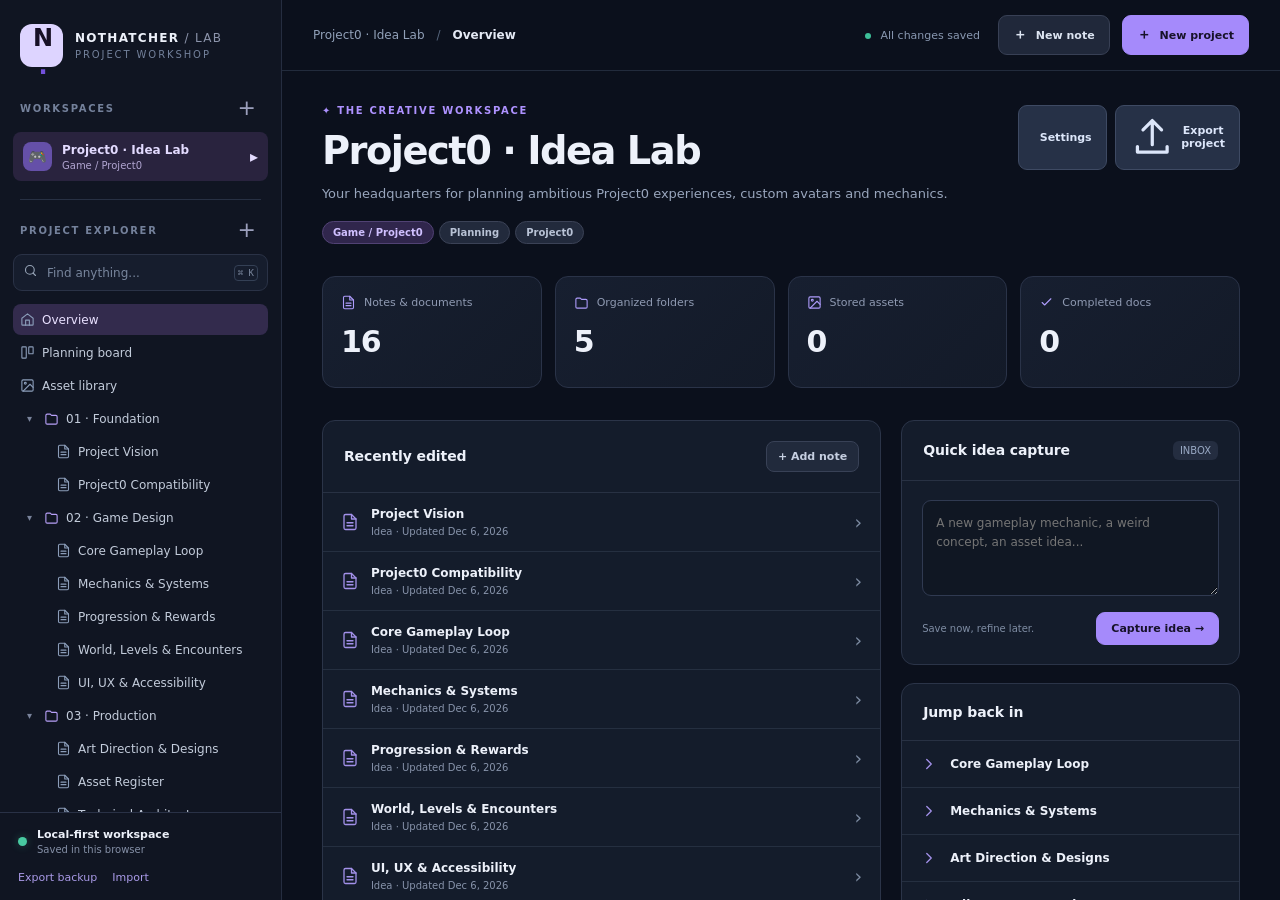
==== index.html @ b0d8d66a "Add complete Project Workshop web app and GitHub Pages deployment" ====
<!doctype html>
<html lang="en">
<head>
  <meta charset="UTF-8" />
  <meta name="viewport" content="width=device-width,initial-scale=1,viewport-fit=cover" />
  <meta name="theme-color" content="#0b101c" />
  <meta name="description" content="Nothatcher Project Workshop — an offline-first creative project planning desk." />
  <link rel="icon" href="favicon.svg" type="image/svg+xml" />
  <link rel="manifest" href="manifest.webmanifest" />
  <title>Project Workshop — Nothatcher</title>
  <link rel="stylesheet" href="style.css" />
</head>
<body>
  <div class="app-shell">
    <div class="mobile-scrim" id="mobile-scrim" hidden></div>
    <aside class="sidebar" id="sidebar" aria-label="Workspace sidebar">
      <div class="brand"><div class="brand-mark">N<span>.</span></div><div><div class="brand-name">NOTHATCHER<span class="brand-light"> / LAB</span></div><div class="brand-sub">PROJECT WORKSHOP</div></div><button class="icon-button sidebar-close" id="close-sidebar" aria-label="Close sidebar">×</button></div>
      <div class="side-scroll">
        <div class="section-title-row"><span class="eyebrow">WORKSPACES</span><button id="new-project-side" class="mini-plus" title="New project" aria-label="New project">+</button></div>
        <div class="project-switcher" id="project-list"></div>
        <div class="side-rule"></div>
        <div class="section-title-row"><span class="eyebrow">PROJECT EXPLORER</span><button class="mini-plus" id="add-folder-side" aria-label="Add folder">+</button></div>
        <label class="side-search"><span id="search-icon"></span><input id="search" placeholder="Find anything..." autocomplete="off" aria-label="Search project notes" /><kbd>⌘ K</kbd></label>
        <div class="tree" id="tree" aria-label="Project folders and files"></div>
      </div>
      <div class="side-bottom"><div class="local-indicator"><span class="local-dot"></span><div><strong>Local-first workspace</strong><small>Saved in this browser</small></div></div><div class="side-bottom-row"><button class="quiet-link" id="backup-side">Export backup</button><button class="quiet-link" id="import-side">Import</button></div></div>
    </aside>
    <main class="main">
      <div class="topbar"><div class="top-left"><button class="icon-button mobile-menu" id="open-sidebar" aria-label="Open sidebar">☰</button><div id="breadcrumbs" class="breadcrumbs"></div></div><div class="top-actions"><span class="save-status" id="save-status"><span class="status-pip"></span> All changes saved</span><button class="top-action" id="new-note"><span>＋</span> New note</button><button class="top-action primary" id="new-project-main"><span>＋</span> New project</button></div></div>
      <div class="content" id="content"><div class="loading">Opening your workshop…</div></div>
    </main>
  </div>
  <div class="modal-overlay" id="modal-overlay" hidden><div class="modal" id="modal" role="dialog" aria-modal="true" aria-labelledby="modal-title"></div></div>
  <input type="file" id="asset-input" hidden multiple accept="*/*" />
  <input type="file" id="import-input" hidden accept="application/json,.json" />
  <div class="toast-stack" id="toasts" aria-live="polite"></div>
  <script src="app.js" defer></script>
</body>
</html>
---- style.css ----
:root{color-scheme:dark;--bg:#0b101c;--side:#101522;--card:#151c2b;--card2:#1a2233;--border:#293146;--muted:#8590a7;--txt:#edf1fa;--sub:#b7c0d2;--accent:#ae92ff;--accent2:#7a5de1;--green:#48caa1;--radius:13px;font-family:Inter,ui-sans-serif,system-ui,-apple-system,"Segoe UI",sans-serif}
*{box-sizing:border-box}body{padding:0;margin:0;color:var(--txt);background:var(--bg)}button,input,textarea,select{font:inherit}button{cursor:pointer}button:disabled{opacity:.5;cursor:not-allowed}button:focus-visible,input:focus-visible,textarea:focus-visible,select:focus-visible{outline:2px solid var(--accent);outline-offset:2px}a{color:#b5a2ff}a:hover{color:#d7cdff}.app-shell{height:100dvh;min-height:530px;display:flex;overflow:hidden}.sidebar{width:282px;min-width:282px;background:var(--side);border-right:1px solid #252d40;display:flex;flex-direction:column;height:100%;z-index:5}.brand{display:flex;align-items:center;gap:12px;padding:24px 20px 25px}.brand-mark{background:#ddd4ff;border-radius:12px;color:#171026;width:43px;height:43px;display:grid;place-items:center;font-size:24px;font-weight:900;letter-spacing:-3px}.brand-mark span{color:#7451dc}.brand-name{font-size:12px;font-weight:850;letter-spacing:1.3px}.brand-light{font-weight:450;color:#8c94ab}.brand-sub{font-size:10px;color:#73819b;letter-spacing:1.9px;margin-top:4px}.side-scroll{flex:1;min-height:0;overflow-y:auto;padding:0 13px 18px}.section-title-row{display:flex;align-items:center;justify-content:space-between;margin:4px 7px 12px}.eyebrow{color:#74819b;letter-spacing:1.7px;font-size:10px;font-weight:800}.mini-plus{color:#9b9fbc;background:transparent;border:0;font-size:22px;line-height:1;padding:1px 5px}.mini-plus:hover{color:white}.project-switcher{display:grid;gap:4px}.project-item,.tree-row{border:0;width:100%;display:flex;align-items:center;text-align:left;color:#c3ccdb;background:transparent;gap:10px;border-radius:8px;min-width:0}.project-item{padding:10px 10px}.project-item:hover,.tree-row:hover{background:#1d2536}.project-item.active{background:#29233e;color:#e3dbff}.project-glyph{width:29px;height:29px;background:#30314c;color:#c2b2ff;display:grid;place-items:center;border-radius:8px;flex-shrink:0;font-size:15px}.project-item.active .project-glyph{background:#6550a8;color:white}.project-text{flex:1;overflow:hidden}.project-text strong{font-weight:650;font-size:12px;display:block;white-space:nowrap;overflow:hidden;text-overflow:ellipsis}.project-text small{display:block;color:#8993a8;font-size:10px;margin-top:3px}.project-item.active small{color:#b1a5d1}.side-rule{height:1px;background:#273043;margin:18px 7px}.side-search{display:flex;align-items:center;border:1px solid #2a3246;background:#161d2d;border-radius:9px;height:37px;padding:0 9px;gap:7px;margin-bottom:13px;color:#98a5b8}.side-search svg{width:15px;height:15px}.side-search input{background:none;border:0;min-width:0;flex:1;color:#e4ebf7;font-size:12px;outline:none}.side-search input::placeholder{color:#78869d}.side-search kbd{font-size:9px;border:1px solid #344055;border-radius:4px;padding:2px 3px;white-space:nowrap;color:#7c889e}.tree{display:grid;gap:2px}.tree-row{min-height:31px;padding:5px 7px;gap:7px;font-size:12px;position:relative}.tree-row.active{background:#332b4d;color:#e9e1ff}.tree-row .ico{width:15px;height:15px;flex-shrink:0;color:#8b9db9}.tree-row.folder .ico{color:#b7a0f8}.tree-row.drag-target{outline:1px dashed var(--accent)}.tree-row .row-title{overflow:hidden;text-overflow:ellipsis;white-space:nowrap;flex:1}.tree-indent{width:var(--depth);flex-shrink:0}.tree-caret{font-size:10px;width:10px;color:#79839b;flex-shrink:0}.tree-caret:hover{color:white}.tree-empty{font-size:12px;color:var(--muted);padding:20px 12px}.side-bottom{border-top:1px solid #293146;padding:15px 18px 16px}.local-indicator{display:flex;align-items:center;gap:10px}.local-dot{width:9px;height:9px;border-radius:50%;background:var(--green);box-shadow:0 0 9px #48caa151}.local-indicator strong{font-size:11px;display:block;font-weight:650}.local-indicator small{display:block;font-size:10px;color:var(--muted);margin-top:3px}.side-bottom-row{display:flex;gap:15px;margin-top:16px}.quiet-link{font-size:11px;color:#a99ae8;background:none;border:0;padding:0}.quiet-link:hover{text-decoration:underline}.main{flex:1;min-width:0;height:100%;display:flex;flex-direction:column}.topbar{height:71px;min-height:71px;border-bottom:1px solid #222b3c;display:flex;align-items:center;justify-content:space-between;padding:0 31px;gap:18px}.top-left,.top-actions,.breadcrumbs{display:flex;align-items:center;gap:12px;min-width:0}.breadcrumbs{font-size:12px;color:#91a0b8;white-space:nowrap;overflow:hidden;text-overflow:ellipsis}.breadcrumbs strong{color:#e4e9f4;font-weight:550}.crumb-divider{color:#56657c}.top-actions{flex-shrink:0}.save-status{font-size:11px;color:#8998b1;white-space:nowrap;margin-right:6px}.status-pip{display:inline-block;background:#3dbf98;width:6px;height:6px;border-radius:50%;margin-right:6px}.top-action{border:1px solid #384055;background:#20283a;color:#dce4f1;padding:10px 14px;border-radius:9px;font-size:11px;font-weight:700;white-space:nowrap}.top-action:hover{background:#2d3549}.top-action span{font-size:14px;margin-right:5px}.top-action.primary,.btn.primary{background:#a58afb;border-color:#a58afb;color:#171229}.top-action.primary:hover,.btn.primary:hover{background:#bda9ff}.content{flex:1;min-height:0;overflow:auto;padding:34px clamp(18px,4%,55px) 60px}.loading{padding:50px;color:var(--muted)}.page-head{display:flex;gap:22px;align-items:flex-start;justify-content:space-between;margin-bottom:32px}.page-title{font-size:clamp(28px,3vw,40px);font-weight:750;letter-spacing:-1.5px;margin:0 0 10px}.page-desc{font-size:13px;color:#99a6bd;line-height:1.75;max-width:680px;margin:0}.section-kicker{font-size:10px;color:var(--accent);letter-spacing:1.7px;text-transform:uppercase;font-weight:800;margin-bottom:12px}.pill{border:1px solid #3b4256;background:#222a3c;border-radius:18px;color:#b8c2d5;padding:5px 10px;font-size:10px;font-weight:700;white-space:nowrap}.pill.violet{background:#30264c;border-color:#514274;color:#d0c0ff}.pill.green{background:#16362f;border-color:#2d6255;color:#7eedd0}.pill.amber{background:#382f24;border-color:#5f4933;color:#f4c894}.pill.red{background:#432735;border-color:#69384d;color:#ffaabf}.stat-grid{display:grid;grid-template-columns:repeat(4,minmax(0,1fr));gap:13px;margin-bottom:32px}.stat-card{background:linear-gradient(135deg,#171f30,#131a28);border:1px solid #2a3348;border-radius:13px;padding:18px;min-height:112px}.stat-top{font-size:11px;color:#8f9ab2;display:flex;align-items:center;gap:8px}.stat-top svg{width:15px;height:15px;color:#ad9bfa}.stat-num{font-size:30px;letter-spacing:-1px;font-weight:750;margin-top:14px}.workspace-grid{display:grid;grid-template-columns:minmax(0,1.65fr) minmax(265px,1fr);gap:20px}.panel{background:#141c2b;border:1px solid #2b3448;border-radius:13px;min-width:0;overflow:hidden}.panel-head{display:flex;align-items:center;justify-content:space-between;padding:20px 21px;border-bottom:1px solid #283143;gap:12px}.panel h2,.panel h3{margin:0;font-size:14px;letter-spacing:-.1px}.panel-body{padding:16px 20px}.subtle-btn{border:1px solid #384156;background:#212a3c;color:#c5cee0;border-radius:8px;padding:8px 11px;font-size:11px;font-weight:650}.subtle-btn:hover{border-color:#7d69bf;color:#fff}.doc-list{display:grid;gap:0}.doc-item{width:100%;display:flex;align-items:center;gap:12px;text-align:left;padding:14px 18px;color:var(--txt);background:transparent;border:0;border-bottom:1px solid #252f40}.doc-item:last-child{border-bottom:0}.doc-item:hover{background:#1c2535}.doc-item svg{height:18px;width:18px;color:#a391ea;flex-shrink:0}.doc-item-meta{flex:1;min-width:0}.doc-item-meta strong{display:block;font-size:12px;font-weight:650;white-space:nowrap;text-overflow:ellipsis;overflow:hidden}.doc-item-meta small{font-size:10px;color:#8793aa;display:block;margin-top:5px}.doc-item .chevron{color:#7c8aa1;font-size:19px}.capture-area{padding:19px 20px}.capture-area textarea{width:100%;background:#101723;border:1px solid #303a51;border-radius:9px;color:white;resize:vertical;min-height:96px;padding:13px;font-size:12px;line-height:1.6}.capture-footer{margin-top:12px;display:flex;justify-content:space-between;align-items:center;gap:10px;color:#7f8da4;font-size:10px}.btn{background:#263147;border:1px solid #3e4a63;color:#dce6fa;padding:9px 14px;border-radius:9px;font-size:11px;font-weight:700;display:inline-flex;align-items:center;justify-content:center;gap:7px}.btn:hover{background:#354159}.btn.danger{background:#382532;border-color:#5f374b;color:#ffb1c7}.mini-tag{padding:4px 7px;font-size:10px;background:#242d40;color:#99a9c4;border-radius:6px;display:inline-block}.mini-tags{display:flex;flex-wrap:wrap;gap:5px;margin-top:9px}.editor-frame{max-width:1250px;margin:auto;display:grid;grid-template-columns:minmax(0,1fr) 256px;gap:24px}.editor-main{min-width:0}.editor-toolbar{display:flex;justify-content:space-between;gap:10px;align-items:center;margin-bottom:25px}.editor-headline{width:100%;border:0;outline:0;background:transparent;color:var(--txt);font-weight:750;font-size:clamp(26px,3.4vw,38px);letter-spacing:-1px;margin:0 0 10px;padding:0}.editor-headline::placeholder{color:#566176}.editor-description{font-size:12px;color:#8390aa;margin:0 0 20px}.editor-card{background:#141c2b;border:1px solid #293346;border-radius:12px;overflow:hidden}.editor-card-top{display:flex;align-items:center;justify-content:space-between;padding:10px 14px;border-bottom:1px solid #283346}.tab-switch{display:flex;gap:4px}.tab-switch button{background:none;border:0;color:#97a3b8;border-radius:7px;font-size:11px;padding:8px 11px}.tab-switch button.active{background:#30304f;color:#d9d0ff}.word-count{font-size:10px;color:#7f8ca3}.note-editor{width:100%;resize:vertical;min-height:550px;background:transparent;border:0;outline:0;color:#dce4f4;padding:24px;line-height:1.8;font-family:ui-monospace,SFMono-Regular,Consolas,monospace;font-size:13px;tab-size:2}.note-editor:focus{outline:none}.preview{padding:23px 30px;min-height:540px;color:#d6def0;font-size:13px;line-height:1.85;overflow-wrap:anywhere}.preview h1,.preview h2,.preview h3{color:#edf0ff;line-height:1.3}.preview h1{font-size:26px}.preview h2{font-size:20px;margin-top:26px;border-bottom:1px solid #2e3950;padding-bottom:9px}.preview h3{font-size:15px;margin-top:21px}.preview pre{background:#0c131f;padding:15px;overflow:auto;border-radius:9px}.preview blockquote{border-left:3px solid #a58afb;margin:14px 0;padding:5px 14px;background:#1d2335}.preview ul{padding-left:21px}.preview code{background:#293047;padding:2px 5px;border-radius:4px}.preview pre code{background:none;padding:0}.preview p{margin:12px 0}.preview .checkline{display:block;padding-left:4px}.inspector{background:#141c2b;border:1px solid #2a3348;border-radius:12px;padding:20px;height:max-content;position:sticky;top:16px}.inspector h3{margin:0 0 20px;font-size:13px}.field{margin-bottom:18px}.field label{font-size:10px;font-weight:700;letter-spacing:.5px;color:#9aa6bd;display:block;margin-bottom:7px}.field input,.field select,.field textarea,.modal input,.modal select,.modal textarea{width:100%;border-radius:8px;border:1px solid #3a455d;background:#101723;color:#e7eaf7;padding:10px 11px;font-size:12px;outline:0}.field textarea{resize:vertical;min-height:64px}.field input:focus,.field select:focus,.modal input:focus,.modal textarea:focus{border-color:#a38bfd}.inspector p{color:#8191aa;font-size:11px;line-height:1.5}.inspector-divider{height:1px;background:#2b3448;margin:17px 0}.inspector-actions{display:grid;gap:8px}.folder-list{display:grid;grid-template-columns:repeat(auto-fill,minmax(190px,1fr));gap:13px;margin-top:20px}.folder-card{background:#171f2f;border:1px solid #2d364a;border-radius:11px;text-align:left;color:white;padding:18px;min-height:120px}.folder-card:hover{border-color:#9b82ea;background:#20283b}.folder-card .big-icon{height:24px;width:24px;color:#a996f9}.folder-card strong{display:block;margin-top:13px;font-size:12px}.folder-card small{display:block;color:#8a98ae;margin-top:5px;font-size:10px}.asset-grid{display:grid;grid-template-columns:repeat(auto-fill,minmax(190px,1fr));gap:16px}.asset-card{min-width:0;background:#151d2c;border:1px solid #2a3345;border-radius:12px;overflow:hidden}.asset-thumb{height:150px;background:#212b3e;display:flex;align-items:center;justify-content:center;color:#8f9db8;overflow:hidden}.asset-thumb img,.asset-thumb video{height:100%;width:100%;object-fit:cover}.asset-thumb svg{height:37px;width:37px}.asset-info{padding:13px}.asset-info strong{display:block;font-size:12px;text-overflow:ellipsis;overflow:hidden;white-space:nowrap}.asset-info small{display:block;color:#8b96ac;font-size:10px;margin-top:6px}.asset-actions{display:flex;gap:7px;margin-top:13px}.asset-actions button{font-size:10px;padding:7px 8px}.drop-target{border:2px dashed #46516c;border-radius:11px;background:#131b2a;padding:20px;text-align:center;color:#a8b4cc;font-size:12px;line-height:1.6;margin-bottom:20px}.drop-target.dragging{border-color:#b7a4ff;background:#241f38}.drop-target strong{color:white}.board-grid{display:grid;grid-template-columns:repeat(3,minmax(0,1fr));gap:14px;align-items:start}.board-column{background:#141c2b;border:1px solid #2a3348;border-radius:11px;padding:13px;min-height:210px}.board-col-title{display:flex;align-items:center;justify-content:space-between;color:#ced6e6;font-size:11px;font-weight:750;margin-bottom:16px}.board-col-title span{background:#303b50;padding:3px 7px;border-radius:8px;font-size:10px}.board-item{background:#1d2636;border:1px solid #303b50;border-radius:9px;padding:13px;margin-bottom:9px;width:100%;text-align:left;color:white}.board-item:hover{border-color:#ac90ff}.board-item strong{font-size:11px;display:block}.board-item small{color:#8292ac;font-size:10px;display:block;margin-top:7px}.empty-state{text-align:center;padding:48px 22px;border:1px dashed #3a465d;background:#141c2b;border-radius:12px}.empty-state h2{margin:12px 0 8px;font-size:18px}.empty-state p{font-size:12px;color:#98a6bc;line-height:1.7}.empty-state svg{width:37px;height:37px;color:#a492f6}.page-actions{display:flex;gap:8px;flex-wrap:wrap}.detail-view{max-width:1080px}.meta-grid{display:grid;grid-template-columns:1fr 1fr;gap:14px}.meta-wide{grid-column:1/-1}.modal-overlay{position:fixed;inset:0;background:#050812ce;z-index:30;display:grid;place-items:center;padding:16px;backdrop-filter:blur(6px)}.modal-overlay[hidden]{display:none}.modal{border-radius:16px;background:#151e2e;border:1px solid #3b4660;box-shadow:0 24px 85px #0009;max-width:640px;width:100%;max-height:min(90dvh,850px);overflow:auto;padding:26px}.modal-head{display:flex;align-items:flex-start;justify-content:space-between;margin-bottom:24px;gap:10px}.modal h2{font-size:23px;margin:0 0 7px;letter-spacing:-.6px}.modal p{font-size:12px;line-height:1.65;color:#94a0b8;margin:0}.icon-button{border:0;background:transparent;color:#9aa6bd;font-size:21px;min-width:32px;min-height:32px}.icon-button:hover{color:#fff}.template-grid{display:grid;grid-template-columns:1fr 1fr;gap:10px;margin:17px 0 20px}.template-choice{background:#1b2536;border:1px solid #3b465e;border-radius:10px;min-height:102px;color:#e5eaf7;text-align:left;padding:14px}.template-choice:hover,.template-choice.selected{border-color:#a991fb;background:#2a2543}.template-choice .template-emoji{font-size:23px;display:block}.template-choice strong{display:block;font-size:12px;margin-top:6px}.template-choice small{display:block;color:#9aa8bd;font-size:10px;line-height:1.45;margin-top:5px}.modal-actions{display:flex;justify-content:flex-end;gap:8px;margin-top:22px}.modal label{display:block;color:#a7b4c9;font-size:11px;font-weight:700;margin:15px 0 7px}.modal input,.modal select,.modal textarea{margin-bottom:3px}.modal textarea{min-height:75px;resize:vertical}.toast-stack{position:fixed;z-index:40;right:18px;bottom:19px;display:grid;gap:8px;max-width:min(350px,calc(100% - 36px))}.toast{background:#26344a;color:#f0f3fb;border:1px solid #536481;border-radius:9px;box-shadow:0 9px 20px #0005;padding:12px 16px;font-size:12px;line-height:1.5}.sidebar-close,.mobile-menu{display:none}.asset-viewer{max-width:100%;max-height:55vh;margin:14px 0;border-radius:8px}.tip{color:#8290a9;font-size:11px;line-height:1.6}.shortcut{border:1px solid #414d65;border-radius:5px;padding:2px 5px;font-size:10px;color:#acb6c7}.mobile-scrim[hidden]{display:none}
@media(max-width:1080px){.editor-frame{grid-template-columns:minmax(0,1fr)}.inspector{position:static}.workspace-grid{grid-template-columns:1fr}.stat-grid{grid-template-columns:repeat(2,minmax(0,1fr))}.board-grid{grid-template-columns:repeat(2,minmax(0,1fr))}}@media(max-width:750px){.app-shell{min-height:0}.sidebar{position:fixed;left:0;top:0;bottom:0;transform:translateX(-105%);transition:transform .2s ease;width:min(310px,85vw);min-width:0;box-shadow:14px 0 42px #0009}.sidebar.open{transform:translateX(0)}.mobile-scrim:not([hidden]){position:fixed;inset:0;z-index:4;background:#0009;display:block}.sidebar-close,.mobile-menu{display:block}.sidebar-close{margin-left:auto}.topbar{padding:0 13px;height:60px;min-height:60px}.top-actions{gap:6px}.top-action{padding:9px 10px;font-size:10px}.top-action:not(.primary){display:none}.save-status{display:none}.content{padding:23px 16px 60px}.page-title{font-size:28px}.page-head{margin-bottom:22px;gap:8px}.page-desc{font-size:12px}.stat-grid{gap:8px;margin-bottom:20px}.stat-card{padding:13px;min-height:90px}.stat-num{font-size:24px;margin-top:10px}.stat-top{font-size:10px}.workspace-grid{gap:14px}.panel-head{padding:16px}.editor-toolbar{flex-wrap:wrap}.note-editor{padding:15px;min-height:430px;font-size:12px}.board-grid{grid-template-columns:1fr}.template-grid{grid-template-columns:1fr 1fr}.modal{padding:20px}.page-actions .btn{padding:8px 10px}}@media(max-width:410px){.top-action.primary{font-size:0}.top-action.primary span{font-size:19px;margin:0}.meta-grid{grid-template-columns:1fr}.template-grid{grid-template-columns:1fr}.pill{font-size:9px}}
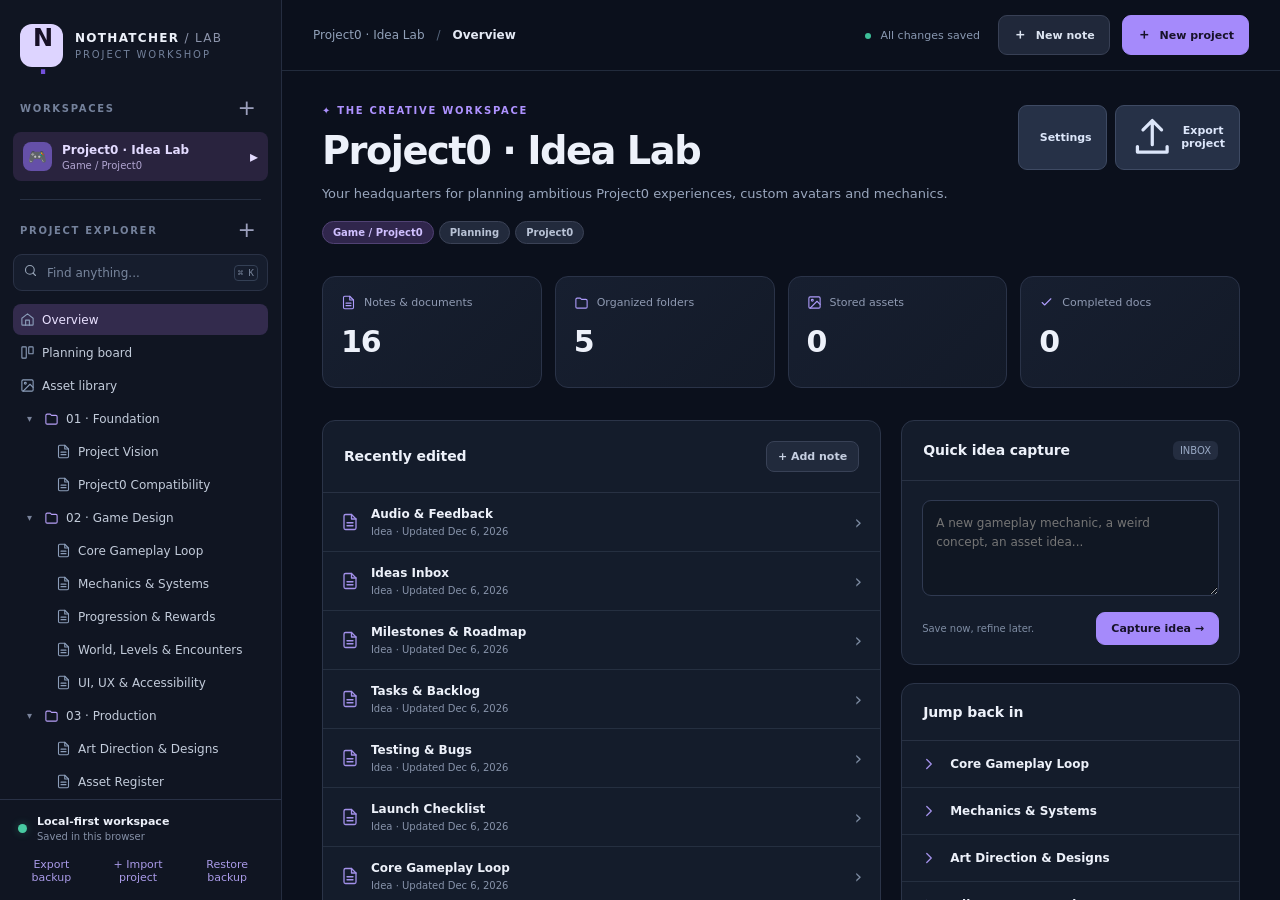
==== commit 6f859194: "Update Project Workshop: safe additive project import & export" ====
--- a/index.html
+++ b/index.html
@@ -23,7 +23,7 @@
         <label class="side-search"><span id="search-icon"></span><input id="search" placeholder="Find anything..." autocomplete="off" aria-label="Search project notes" /><kbd>⌘ K</kbd></label>
         <div class="tree" id="tree" aria-label="Project folders and files"></div>
       </div>
-      <div class="side-bottom"><div class="local-indicator"><span class="local-dot"></span><div><strong>Local-first workspace</strong><small>Saved in this browser</small></div></div><div class="side-bottom-row"><button class="quiet-link" id="backup-side">Export backup</button><button class="quiet-link" id="import-side">Import</button></div></div>
+      <div class="side-bottom"><div class="local-indicator"><span class="local-dot"></span><div><strong>Local-first workspace</strong><small>Saved in this browser</small></div></div><div class="side-bottom-row"><button class="quiet-link" id="backup-side">Export backup</button><button class="quiet-link" id="import-project-side">+ Import project</button><button class="quiet-link" id="import-side">Restore backup</button></div></div>
     </aside>
     <main class="main">
       <div class="topbar"><div class="top-left"><button class="icon-button mobile-menu" id="open-sidebar" aria-label="Open sidebar">☰</button><div id="breadcrumbs" class="breadcrumbs"></div></div><div class="top-actions"><span class="save-status" id="save-status"><span class="status-pip"></span> All changes saved</span><button class="top-action" id="new-note"><span>＋</span> New note</button><button class="top-action primary" id="new-project-main"><span>＋</span> New project</button></div></div>
@@ -32,8 +32,8 @@
   </div>
   <div class="modal-overlay" id="modal-overlay" hidden><div class="modal" id="modal" role="dialog" aria-modal="true" aria-labelledby="modal-title"></div></div>
   <input type="file" id="asset-input" hidden multiple accept="*/*" />
-  <input type="file" id="import-input" hidden accept="application/json,.json" />
+  <input type="file" id="import-input" hidden accept="application/json,.json" /><input type="file" id="import-project-input" hidden accept="application/json,.json" />
   <div class="toast-stack" id="toasts" aria-live="polite"></div>
   <script src="app.js" defer></script>
 </body>
-</html>
+</html>
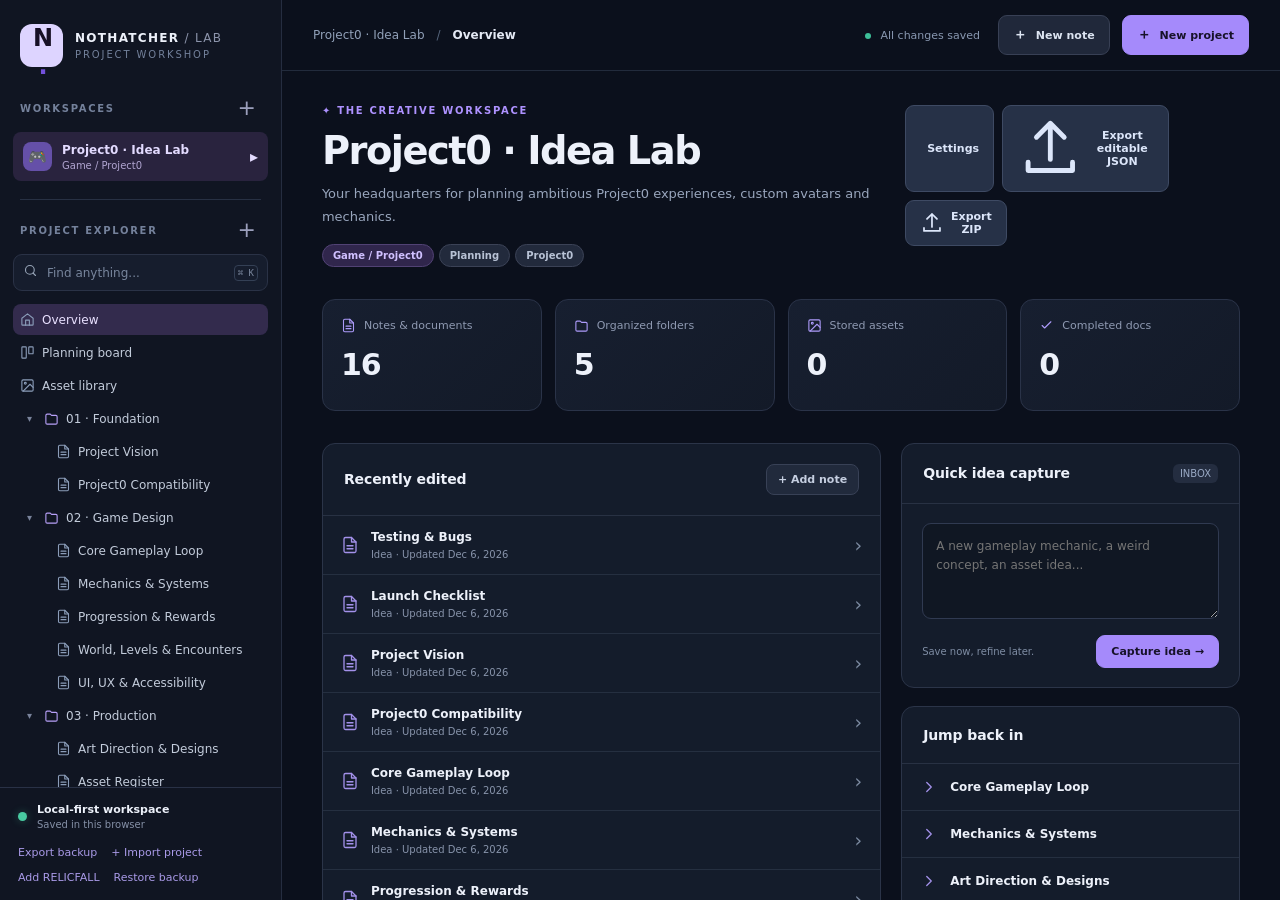
==== commit ddae2136: "Publish RELICFALL direct-import starter and full downloadable ZIP" ====
--- a/index.html
+++ b/index.html
@@ -23,7 +23,7 @@
         <label class="side-search"><span id="search-icon"></span><input id="search" placeholder="Find anything..." autocomplete="off" aria-label="Search project notes" /><kbd>⌘ K</kbd></label>
         <div class="tree" id="tree" aria-label="Project folders and files"></div>
       </div>
-      <div class="side-bottom"><div class="local-indicator"><span class="local-dot"></span><div><strong>Local-first workspace</strong><small>Saved in this browser</small></div></div><div class="side-bottom-row"><button class="quiet-link" id="backup-side">Export backup</button><button class="quiet-link" id="import-project-side">+ Import project</button><button class="quiet-link" id="import-side">Restore backup</button></div></div>
+      <div class="side-bottom"><div class="local-indicator"><span class="local-dot"></span><div><strong>Local-first workspace</strong><small>Saved in this browser</small></div></div><div class="side-bottom-row"><button class="quiet-link" id="backup-side">Export backup</button><button class="quiet-link" id="import-project-side">+ Import project</button><button class="quiet-link" id="import-relicfall-side" title="Add the RELICFALL starter project to this browser">Add RELICFALL</button><button class="quiet-link" id="import-side">Restore backup</button></div></div>
     </aside>
     <main class="main">
       <div class="topbar"><div class="top-left"><button class="icon-button mobile-menu" id="open-sidebar" aria-label="Open sidebar">☰</button><div id="breadcrumbs" class="breadcrumbs"></div></div><div class="top-actions"><span class="save-status" id="save-status"><span class="status-pip"></span> All changes saved</span><button class="top-action" id="new-note"><span>＋</span> New note</button><button class="top-action primary" id="new-project-main"><span>＋</span> New project</button></div></div>
--- a/style.css
+++ b/style.css
@@ -1,3 +1,3 @@
 :root{color-scheme:dark;--bg:#0b101c;--side:#101522;--card:#151c2b;--card2:#1a2233;--border:#293146;--muted:#8590a7;--txt:#edf1fa;--sub:#b7c0d2;--accent:#ae92ff;--accent2:#7a5de1;--green:#48caa1;--radius:13px;font-family:Inter,ui-sans-serif,system-ui,-apple-system,"Segoe UI",sans-serif}
-*{box-sizing:border-box}body{padding:0;margin:0;color:var(--txt);background:var(--bg)}button,input,textarea,select{font:inherit}button{cursor:pointer}button:disabled{opacity:.5;cursor:not-allowed}button:focus-visible,input:focus-visible,textarea:focus-visible,select:focus-visible{outline:2px solid var(--accent);outline-offset:2px}a{color:#b5a2ff}a:hover{color:#d7cdff}.app-shell{height:100dvh;min-height:530px;display:flex;overflow:hidden}.sidebar{width:282px;min-width:282px;background:var(--side);border-right:1px solid #252d40;display:flex;flex-direction:column;height:100%;z-index:5}.brand{display:flex;align-items:center;gap:12px;padding:24px 20px 25px}.brand-mark{background:#ddd4ff;border-radius:12px;color:#171026;width:43px;height:43px;display:grid;place-items:center;font-size:24px;font-weight:900;letter-spacing:-3px}.brand-mark span{color:#7451dc}.brand-name{font-size:12px;font-weight:850;letter-spacing:1.3px}.brand-light{font-weight:450;color:#8c94ab}.brand-sub{font-size:10px;color:#73819b;letter-spacing:1.9px;margin-top:4px}.side-scroll{flex:1;min-height:0;overflow-y:auto;padding:0 13px 18px}.section-title-row{display:flex;align-items:center;justify-content:space-between;margin:4px 7px 12px}.eyebrow{color:#74819b;letter-spacing:1.7px;font-size:10px;font-weight:800}.mini-plus{color:#9b9fbc;background:transparent;border:0;font-size:22px;line-height:1;padding:1px 5px}.mini-plus:hover{color:white}.project-switcher{display:grid;gap:4px}.project-item,.tree-row{border:0;width:100%;display:flex;align-items:center;text-align:left;color:#c3ccdb;background:transparent;gap:10px;border-radius:8px;min-width:0}.project-item{padding:10px 10px}.project-item:hover,.tree-row:hover{background:#1d2536}.project-item.active{background:#29233e;color:#e3dbff}.project-glyph{width:29px;height:29px;background:#30314c;color:#c2b2ff;display:grid;place-items:center;border-radius:8px;flex-shrink:0;font-size:15px}.project-item.active .project-glyph{background:#6550a8;color:white}.project-text{flex:1;overflow:hidden}.project-text strong{font-weight:650;font-size:12px;display:block;white-space:nowrap;overflow:hidden;text-overflow:ellipsis}.project-text small{display:block;color:#8993a8;font-size:10px;margin-top:3px}.project-item.active small{color:#b1a5d1}.side-rule{height:1px;background:#273043;margin:18px 7px}.side-search{display:flex;align-items:center;border:1px solid #2a3246;background:#161d2d;border-radius:9px;height:37px;padding:0 9px;gap:7px;margin-bottom:13px;color:#98a5b8}.side-search svg{width:15px;height:15px}.side-search input{background:none;border:0;min-width:0;flex:1;color:#e4ebf7;font-size:12px;outline:none}.side-search input::placeholder{color:#78869d}.side-search kbd{font-size:9px;border:1px solid #344055;border-radius:4px;padding:2px 3px;white-space:nowrap;color:#7c889e}.tree{display:grid;gap:2px}.tree-row{min-height:31px;padding:5px 7px;gap:7px;font-size:12px;position:relative}.tree-row.active{background:#332b4d;color:#e9e1ff}.tree-row .ico{width:15px;height:15px;flex-shrink:0;color:#8b9db9}.tree-row.folder .ico{color:#b7a0f8}.tree-row.drag-target{outline:1px dashed var(--accent)}.tree-row .row-title{overflow:hidden;text-overflow:ellipsis;white-space:nowrap;flex:1}.tree-indent{width:var(--depth);flex-shrink:0}.tree-caret{font-size:10px;width:10px;color:#79839b;flex-shrink:0}.tree-caret:hover{color:white}.tree-empty{font-size:12px;color:var(--muted);padding:20px 12px}.side-bottom{border-top:1px solid #293146;padding:15px 18px 16px}.local-indicator{display:flex;align-items:center;gap:10px}.local-dot{width:9px;height:9px;border-radius:50%;background:var(--green);box-shadow:0 0 9px #48caa151}.local-indicator strong{font-size:11px;display:block;font-weight:650}.local-indicator small{display:block;font-size:10px;color:var(--muted);margin-top:3px}.side-bottom-row{display:flex;gap:15px;margin-top:16px}.quiet-link{font-size:11px;color:#a99ae8;background:none;border:0;padding:0}.quiet-link:hover{text-decoration:underline}.main{flex:1;min-width:0;height:100%;display:flex;flex-direction:column}.topbar{height:71px;min-height:71px;border-bottom:1px solid #222b3c;display:flex;align-items:center;justify-content:space-between;padding:0 31px;gap:18px}.top-left,.top-actions,.breadcrumbs{display:flex;align-items:center;gap:12px;min-width:0}.breadcrumbs{font-size:12px;color:#91a0b8;white-space:nowrap;overflow:hidden;text-overflow:ellipsis}.breadcrumbs strong{color:#e4e9f4;font-weight:550}.crumb-divider{color:#56657c}.top-actions{flex-shrink:0}.save-status{font-size:11px;color:#8998b1;white-space:nowrap;margin-right:6px}.status-pip{display:inline-block;background:#3dbf98;width:6px;height:6px;border-radius:50%;margin-right:6px}.top-action{border:1px solid #384055;background:#20283a;color:#dce4f1;padding:10px 14px;border-radius:9px;font-size:11px;font-weight:700;white-space:nowrap}.top-action:hover{background:#2d3549}.top-action span{font-size:14px;margin-right:5px}.top-action.primary,.btn.primary{background:#a58afb;border-color:#a58afb;color:#171229}.top-action.primary:hover,.btn.primary:hover{background:#bda9ff}.content{flex:1;min-height:0;overflow:auto;padding:34px clamp(18px,4%,55px) 60px}.loading{padding:50px;color:var(--muted)}.page-head{display:flex;gap:22px;align-items:flex-start;justify-content:space-between;margin-bottom:32px}.page-title{font-size:clamp(28px,3vw,40px);font-weight:750;letter-spacing:-1.5px;margin:0 0 10px}.page-desc{font-size:13px;color:#99a6bd;line-height:1.75;max-width:680px;margin:0}.section-kicker{font-size:10px;color:var(--accent);letter-spacing:1.7px;text-transform:uppercase;font-weight:800;margin-bottom:12px}.pill{border:1px solid #3b4256;background:#222a3c;border-radius:18px;color:#b8c2d5;padding:5px 10px;font-size:10px;font-weight:700;white-space:nowrap}.pill.violet{background:#30264c;border-color:#514274;color:#d0c0ff}.pill.green{background:#16362f;border-color:#2d6255;color:#7eedd0}.pill.amber{background:#382f24;border-color:#5f4933;color:#f4c894}.pill.red{background:#432735;border-color:#69384d;color:#ffaabf}.stat-grid{display:grid;grid-template-columns:repeat(4,minmax(0,1fr));gap:13px;margin-bottom:32px}.stat-card{background:linear-gradient(135deg,#171f30,#131a28);border:1px solid #2a3348;border-radius:13px;padding:18px;min-height:112px}.stat-top{font-size:11px;color:#8f9ab2;display:flex;align-items:center;gap:8px}.stat-top svg{width:15px;height:15px;color:#ad9bfa}.stat-num{font-size:30px;letter-spacing:-1px;font-weight:750;margin-top:14px}.workspace-grid{display:grid;grid-template-columns:minmax(0,1.65fr) minmax(265px,1fr);gap:20px}.panel{background:#141c2b;border:1px solid #2b3448;border-radius:13px;min-width:0;overflow:hidden}.panel-head{display:flex;align-items:center;justify-content:space-between;padding:20px 21px;border-bottom:1px solid #283143;gap:12px}.panel h2,.panel h3{margin:0;font-size:14px;letter-spacing:-.1px}.panel-body{padding:16px 20px}.subtle-btn{border:1px solid #384156;background:#212a3c;color:#c5cee0;border-radius:8px;padding:8px 11px;font-size:11px;font-weight:650}.subtle-btn:hover{border-color:#7d69bf;color:#fff}.doc-list{display:grid;gap:0}.doc-item{width:100%;display:flex;align-items:center;gap:12px;text-align:left;padding:14px 18px;color:var(--txt);background:transparent;border:0;border-bottom:1px solid #252f40}.doc-item:last-child{border-bottom:0}.doc-item:hover{background:#1c2535}.doc-item svg{height:18px;width:18px;color:#a391ea;flex-shrink:0}.doc-item-meta{flex:1;min-width:0}.doc-item-meta strong{display:block;font-size:12px;font-weight:650;white-space:nowrap;text-overflow:ellipsis;overflow:hidden}.doc-item-meta small{font-size:10px;color:#8793aa;display:block;margin-top:5px}.doc-item .chevron{color:#7c8aa1;font-size:19px}.capture-area{padding:19px 20px}.capture-area textarea{width:100%;background:#101723;border:1px solid #303a51;border-radius:9px;color:white;resize:vertical;min-height:96px;padding:13px;font-size:12px;line-height:1.6}.capture-footer{margin-top:12px;display:flex;justify-content:space-between;align-items:center;gap:10px;color:#7f8da4;font-size:10px}.btn{background:#263147;border:1px solid #3e4a63;color:#dce6fa;padding:9px 14px;border-radius:9px;font-size:11px;font-weight:700;display:inline-flex;align-items:center;justify-content:center;gap:7px}.btn:hover{background:#354159}.btn.danger{background:#382532;border-color:#5f374b;color:#ffb1c7}.mini-tag{padding:4px 7px;font-size:10px;background:#242d40;color:#99a9c4;border-radius:6px;display:inline-block}.mini-tags{display:flex;flex-wrap:wrap;gap:5px;margin-top:9px}.editor-frame{max-width:1250px;margin:auto;display:grid;grid-template-columns:minmax(0,1fr) 256px;gap:24px}.editor-main{min-width:0}.editor-toolbar{display:flex;justify-content:space-between;gap:10px;align-items:center;margin-bottom:25px}.editor-headline{width:100%;border:0;outline:0;background:transparent;color:var(--txt);font-weight:750;font-size:clamp(26px,3.4vw,38px);letter-spacing:-1px;margin:0 0 10px;padding:0}.editor-headline::placeholder{color:#566176}.editor-description{font-size:12px;color:#8390aa;margin:0 0 20px}.editor-card{background:#141c2b;border:1px solid #293346;border-radius:12px;overflow:hidden}.editor-card-top{display:flex;align-items:center;justify-content:space-between;padding:10px 14px;border-bottom:1px solid #283346}.tab-switch{display:flex;gap:4px}.tab-switch button{background:none;border:0;color:#97a3b8;border-radius:7px;font-size:11px;padding:8px 11px}.tab-switch button.active{background:#30304f;color:#d9d0ff}.word-count{font-size:10px;color:#7f8ca3}.note-editor{width:100%;resize:vertical;min-height:550px;background:transparent;border:0;outline:0;color:#dce4f4;padding:24px;line-height:1.8;font-family:ui-monospace,SFMono-Regular,Consolas,monospace;font-size:13px;tab-size:2}.note-editor:focus{outline:none}.preview{padding:23px 30px;min-height:540px;color:#d6def0;font-size:13px;line-height:1.85;overflow-wrap:anywhere}.preview h1,.preview h2,.preview h3{color:#edf0ff;line-height:1.3}.preview h1{font-size:26px}.preview h2{font-size:20px;margin-top:26px;border-bottom:1px solid #2e3950;padding-bottom:9px}.preview h3{font-size:15px;margin-top:21px}.preview pre{background:#0c131f;padding:15px;overflow:auto;border-radius:9px}.preview blockquote{border-left:3px solid #a58afb;margin:14px 0;padding:5px 14px;background:#1d2335}.preview ul{padding-left:21px}.preview code{background:#293047;padding:2px 5px;border-radius:4px}.preview pre code{background:none;padding:0}.preview p{margin:12px 0}.preview .checkline{display:block;padding-left:4px}.inspector{background:#141c2b;border:1px solid #2a3348;border-radius:12px;padding:20px;height:max-content;position:sticky;top:16px}.inspector h3{margin:0 0 20px;font-size:13px}.field{margin-bottom:18px}.field label{font-size:10px;font-weight:700;letter-spacing:.5px;color:#9aa6bd;display:block;margin-bottom:7px}.field input,.field select,.field textarea,.modal input,.modal select,.modal textarea{width:100%;border-radius:8px;border:1px solid #3a455d;background:#101723;color:#e7eaf7;padding:10px 11px;font-size:12px;outline:0}.field textarea{resize:vertical;min-height:64px}.field input:focus,.field select:focus,.modal input:focus,.modal textarea:focus{border-color:#a38bfd}.inspector p{color:#8191aa;font-size:11px;line-height:1.5}.inspector-divider{height:1px;background:#2b3448;margin:17px 0}.inspector-actions{display:grid;gap:8px}.folder-list{display:grid;grid-template-columns:repeat(auto-fill,minmax(190px,1fr));gap:13px;margin-top:20px}.folder-card{background:#171f2f;border:1px solid #2d364a;border-radius:11px;text-align:left;color:white;padding:18px;min-height:120px}.folder-card:hover{border-color:#9b82ea;background:#20283b}.folder-card .big-icon{height:24px;width:24px;color:#a996f9}.folder-card strong{display:block;margin-top:13px;font-size:12px}.folder-card small{display:block;color:#8a98ae;margin-top:5px;font-size:10px}.asset-grid{display:grid;grid-template-columns:repeat(auto-fill,minmax(190px,1fr));gap:16px}.asset-card{min-width:0;background:#151d2c;border:1px solid #2a3345;border-radius:12px;overflow:hidden}.asset-thumb{height:150px;background:#212b3e;display:flex;align-items:center;justify-content:center;color:#8f9db8;overflow:hidden}.asset-thumb img,.asset-thumb video{height:100%;width:100%;object-fit:cover}.asset-thumb svg{height:37px;width:37px}.asset-info{padding:13px}.asset-info strong{display:block;font-size:12px;text-overflow:ellipsis;overflow:hidden;white-space:nowrap}.asset-info small{display:block;color:#8b96ac;font-size:10px;margin-top:6px}.asset-actions{display:flex;gap:7px;margin-top:13px}.asset-actions button{font-size:10px;padding:7px 8px}.drop-target{border:2px dashed #46516c;border-radius:11px;background:#131b2a;padding:20px;text-align:center;color:#a8b4cc;font-size:12px;line-height:1.6;margin-bottom:20px}.drop-target.dragging{border-color:#b7a4ff;background:#241f38}.drop-target strong{color:white}.board-grid{display:grid;grid-template-columns:repeat(3,minmax(0,1fr));gap:14px;align-items:start}.board-column{background:#141c2b;border:1px solid #2a3348;border-radius:11px;padding:13px;min-height:210px}.board-col-title{display:flex;align-items:center;justify-content:space-between;color:#ced6e6;font-size:11px;font-weight:750;margin-bottom:16px}.board-col-title span{background:#303b50;padding:3px 7px;border-radius:8px;font-size:10px}.board-item{background:#1d2636;border:1px solid #303b50;border-radius:9px;padding:13px;margin-bottom:9px;width:100%;text-align:left;color:white}.board-item:hover{border-color:#ac90ff}.board-item strong{font-size:11px;display:block}.board-item small{color:#8292ac;font-size:10px;display:block;margin-top:7px}.empty-state{text-align:center;padding:48px 22px;border:1px dashed #3a465d;background:#141c2b;border-radius:12px}.empty-state h2{margin:12px 0 8px;font-size:18px}.empty-state p{font-size:12px;color:#98a6bc;line-height:1.7}.empty-state svg{width:37px;height:37px;color:#a492f6}.page-actions{display:flex;gap:8px;flex-wrap:wrap}.detail-view{max-width:1080px}.meta-grid{display:grid;grid-template-columns:1fr 1fr;gap:14px}.meta-wide{grid-column:1/-1}.modal-overlay{position:fixed;inset:0;background:#050812ce;z-index:30;display:grid;place-items:center;padding:16px;backdrop-filter:blur(6px)}.modal-overlay[hidden]{display:none}.modal{border-radius:16px;background:#151e2e;border:1px solid #3b4660;box-shadow:0 24px 85px #0009;max-width:640px;width:100%;max-height:min(90dvh,850px);overflow:auto;padding:26px}.modal-head{display:flex;align-items:flex-start;justify-content:space-between;margin-bottom:24px;gap:10px}.modal h2{font-size:23px;margin:0 0 7px;letter-spacing:-.6px}.modal p{font-size:12px;line-height:1.65;color:#94a0b8;margin:0}.icon-button{border:0;background:transparent;color:#9aa6bd;font-size:21px;min-width:32px;min-height:32px}.icon-button:hover{color:#fff}.template-grid{display:grid;grid-template-columns:1fr 1fr;gap:10px;margin:17px 0 20px}.template-choice{background:#1b2536;border:1px solid #3b465e;border-radius:10px;min-height:102px;color:#e5eaf7;text-align:left;padding:14px}.template-choice:hover,.template-choice.selected{border-color:#a991fb;background:#2a2543}.template-choice .template-emoji{font-size:23px;display:block}.template-choice strong{display:block;font-size:12px;margin-top:6px}.template-choice small{display:block;color:#9aa8bd;font-size:10px;line-height:1.45;margin-top:5px}.modal-actions{display:flex;justify-content:flex-end;gap:8px;margin-top:22px}.modal label{display:block;color:#a7b4c9;font-size:11px;font-weight:700;margin:15px 0 7px}.modal input,.modal select,.modal textarea{margin-bottom:3px}.modal textarea{min-height:75px;resize:vertical}.toast-stack{position:fixed;z-index:40;right:18px;bottom:19px;display:grid;gap:8px;max-width:min(350px,calc(100% - 36px))}.toast{background:#26344a;color:#f0f3fb;border:1px solid #536481;border-radius:9px;box-shadow:0 9px 20px #0005;padding:12px 16px;font-size:12px;line-height:1.5}.sidebar-close,.mobile-menu{display:none}.asset-viewer{max-width:100%;max-height:55vh;margin:14px 0;border-radius:8px}.tip{color:#8290a9;font-size:11px;line-height:1.6}.shortcut{border:1px solid #414d65;border-radius:5px;padding:2px 5px;font-size:10px;color:#acb6c7}.mobile-scrim[hidden]{display:none}
-@media(max-width:1080px){.editor-frame{grid-template-columns:minmax(0,1fr)}.inspector{position:static}.workspace-grid{grid-template-columns:1fr}.stat-grid{grid-template-columns:repeat(2,minmax(0,1fr))}.board-grid{grid-template-columns:repeat(2,minmax(0,1fr))}}@media(max-width:750px){.app-shell{min-height:0}.sidebar{position:fixed;left:0;top:0;bottom:0;transform:translateX(-105%);transition:transform .2s ease;width:min(310px,85vw);min-width:0;box-shadow:14px 0 42px #0009}.sidebar.open{transform:translateX(0)}.mobile-scrim:not([hidden]){position:fixed;inset:0;z-index:4;background:#0009;display:block}.sidebar-close,.mobile-menu{display:block}.sidebar-close{margin-left:auto}.topbar{padding:0 13px;height:60px;min-height:60px}.top-actions{gap:6px}.top-action{padding:9px 10px;font-size:10px}.top-action:not(.primary){display:none}.save-status{display:none}.content{padding:23px 16px 60px}.page-title{font-size:28px}.page-head{margin-bottom:22px;gap:8px}.page-desc{font-size:12px}.stat-grid{gap:8px;margin-bottom:20px}.stat-card{padding:13px;min-height:90px}.stat-num{font-size:24px;margin-top:10px}.stat-top{font-size:10px}.workspace-grid{gap:14px}.panel-head{padding:16px}.editor-toolbar{flex-wrap:wrap}.note-editor{padding:15px;min-height:430px;font-size:12px}.board-grid{grid-template-columns:1fr}.template-grid{grid-template-columns:1fr 1fr}.modal{padding:20px}.page-actions .btn{padding:8px 10px}}@media(max-width:410px){.top-action.primary{font-size:0}.top-action.primary span{font-size:19px;margin:0}.meta-grid{grid-template-columns:1fr}.template-grid{grid-template-columns:1fr}.pill{font-size:9px}}
+*{box-sizing:border-box}body{padding:0;margin:0;color:var(--txt);background:var(--bg)}button,input,textarea,select{font:inherit}button{cursor:pointer}button:disabled{opacity:.5;cursor:not-allowed}button:focus-visible,input:focus-visible,textarea:focus-visible,select:focus-visible{outline:2px solid var(--accent);outline-offset:2px}a{color:#b5a2ff}a:hover{color:#d7cdff}.app-shell{height:100dvh;min-height:530px;display:flex;overflow:hidden}.sidebar{width:282px;min-width:282px;background:var(--side);border-right:1px solid #252d40;display:flex;flex-direction:column;height:100%;z-index:5}.brand{display:flex;align-items:center;gap:12px;padding:24px 20px 25px}.brand-mark{background:#ddd4ff;border-radius:12px;color:#171026;width:43px;height:43px;display:grid;place-items:center;font-size:24px;font-weight:900;letter-spacing:-3px}.brand-mark span{color:#7451dc}.brand-name{font-size:12px;font-weight:850;letter-spacing:1.3px}.brand-light{font-weight:450;color:#8c94ab}.brand-sub{font-size:10px;color:#73819b;letter-spacing:1.9px;margin-top:4px}.side-scroll{flex:1;min-height:0;overflow-y:auto;padding:0 13px 18px}.section-title-row{display:flex;align-items:center;justify-content:space-between;margin:4px 7px 12px}.eyebrow{color:#74819b;letter-spacing:1.7px;font-size:10px;font-weight:800}.mini-plus{color:#9b9fbc;background:transparent;border:0;font-size:22px;line-height:1;padding:1px 5px}.mini-plus:hover{color:white}.project-switcher{display:grid;gap:4px}.project-item,.tree-row{border:0;width:100%;display:flex;align-items:center;text-align:left;color:#c3ccdb;background:transparent;gap:10px;border-radius:8px;min-width:0}.project-item{padding:10px 10px}.project-item:hover,.tree-row:hover{background:#1d2536}.project-item.active{background:#29233e;color:#e3dbff}.project-glyph{width:29px;height:29px;background:#30314c;color:#c2b2ff;display:grid;place-items:center;border-radius:8px;flex-shrink:0;font-size:15px}.project-item.active .project-glyph{background:#6550a8;color:white}.project-text{flex:1;overflow:hidden}.project-text strong{font-weight:650;font-size:12px;display:block;white-space:nowrap;overflow:hidden;text-overflow:ellipsis}.project-text small{display:block;color:#8993a8;font-size:10px;margin-top:3px}.project-item.active small{color:#b1a5d1}.side-rule{height:1px;background:#273043;margin:18px 7px}.side-search{display:flex;align-items:center;border:1px solid #2a3246;background:#161d2d;border-radius:9px;height:37px;padding:0 9px;gap:7px;margin-bottom:13px;color:#98a5b8}.side-search svg{width:15px;height:15px}.side-search input{background:none;border:0;min-width:0;flex:1;color:#e4ebf7;font-size:12px;outline:none}.side-search input::placeholder{color:#78869d}.side-search kbd{font-size:9px;border:1px solid #344055;border-radius:4px;padding:2px 3px;white-space:nowrap;color:#7c889e}.tree{display:grid;gap:2px}.tree-row{min-height:31px;padding:5px 7px;gap:7px;font-size:12px;position:relative}.tree-row.active{background:#332b4d;color:#e9e1ff}.tree-row .ico{width:15px;height:15px;flex-shrink:0;color:#8b9db9}.tree-row.folder .ico{color:#b7a0f8}.tree-row.drag-target{outline:1px dashed var(--accent)}.tree-row .row-title{overflow:hidden;text-overflow:ellipsis;white-space:nowrap;flex:1}.tree-indent{width:var(--depth);flex-shrink:0}.tree-caret{font-size:10px;width:10px;color:#79839b;flex-shrink:0}.tree-caret:hover{color:white}.tree-empty{font-size:12px;color:var(--muted);padding:20px 12px}.side-bottom{border-top:1px solid #293146;padding:15px 18px 16px}.local-indicator{display:flex;align-items:center;gap:10px}.local-dot{width:9px;height:9px;border-radius:50%;background:var(--green);box-shadow:0 0 9px #48caa151}.local-indicator strong{font-size:11px;display:block;font-weight:650}.local-indicator small{display:block;font-size:10px;color:var(--muted);margin-top:3px}.side-bottom-row{display:flex;flex-wrap:wrap;gap:12px 14px;margin-top:16px}.quiet-link{font-size:11px;color:#a99ae8;background:none;border:0;padding:0}.quiet-link:hover{text-decoration:underline}.main{flex:1;min-width:0;height:100%;display:flex;flex-direction:column}.topbar{height:71px;min-height:71px;border-bottom:1px solid #222b3c;display:flex;align-items:center;justify-content:space-between;padding:0 31px;gap:18px}.top-left,.top-actions,.breadcrumbs{display:flex;align-items:center;gap:12px;min-width:0}.breadcrumbs{font-size:12px;color:#91a0b8;white-space:nowrap;overflow:hidden;text-overflow:ellipsis}.breadcrumbs strong{color:#e4e9f4;font-weight:550}.crumb-divider{color:#56657c}.top-actions{flex-shrink:0}.save-status{font-size:11px;color:#8998b1;white-space:nowrap;margin-right:6px}.status-pip{display:inline-block;background:#3dbf98;width:6px;height:6px;border-radius:50%;margin-right:6px}.top-action{border:1px solid #384055;background:#20283a;color:#dce4f1;padding:10px 14px;border-radius:9px;font-size:11px;font-weight:700;white-space:nowrap}.top-action:hover{background:#2d3549}.top-action span{font-size:14px;margin-right:5px}.top-action.primary,.btn.primary{background:#a58afb;border-color:#a58afb;color:#171229}.top-action.primary:hover,.btn.primary:hover{background:#bda9ff}.content{flex:1;min-height:0;overflow:auto;padding:34px clamp(18px,4%,55px) 60px}.loading{padding:50px;color:var(--muted)}.page-head{display:flex;gap:22px;align-items:flex-start;justify-content:space-between;margin-bottom:32px}.page-title{font-size:clamp(28px,3vw,40px);font-weight:750;letter-spacing:-1.5px;margin:0 0 10px}.page-desc{font-size:13px;color:#99a6bd;line-height:1.75;max-width:680px;margin:0}.section-kicker{font-size:10px;color:var(--accent);letter-spacing:1.7px;text-transform:uppercase;font-weight:800;margin-bottom:12px}.pill{border:1px solid #3b4256;background:#222a3c;border-radius:18px;color:#b8c2d5;padding:5px 10px;font-size:10px;font-weight:700;white-space:nowrap}.pill.violet{background:#30264c;border-color:#514274;color:#d0c0ff}.pill.green{background:#16362f;border-color:#2d6255;color:#7eedd0}.pill.amber{background:#382f24;border-color:#5f4933;color:#f4c894}.pill.red{background:#432735;border-color:#69384d;color:#ffaabf}.stat-grid{display:grid;grid-template-columns:repeat(4,minmax(0,1fr));gap:13px;margin-bottom:32px}.stat-card{background:linear-gradient(135deg,#171f30,#131a28);border:1px solid #2a3348;border-radius:13px;padding:18px;min-height:112px}.stat-top{font-size:11px;color:#8f9ab2;display:flex;align-items:center;gap:8px}.stat-top svg{width:15px;height:15px;color:#ad9bfa}.stat-num{font-size:30px;letter-spacing:-1px;font-weight:750;margin-top:14px}.workspace-grid{display:grid;grid-template-columns:minmax(0,1.65fr) minmax(265px,1fr);gap:20px}.panel{background:#141c2b;border:1px solid #2b3448;border-radius:13px;min-width:0;overflow:hidden}.panel-head{display:flex;align-items:center;justify-content:space-between;padding:20px 21px;border-bottom:1px solid #283143;gap:12px}.panel h2,.panel h3{margin:0;font-size:14px;letter-spacing:-.1px}.panel-body{padding:16px 20px}.subtle-btn{border:1px solid #384156;background:#212a3c;color:#c5cee0;border-radius:8px;padding:8px 11px;font-size:11px;font-weight:650}.subtle-btn:hover{border-color:#7d69bf;color:#fff}.doc-list{display:grid;gap:0}.doc-item{width:100%;display:flex;align-items:center;gap:12px;text-align:left;padding:14px 18px;color:var(--txt);background:transparent;border:0;border-bottom:1px solid #252f40}.doc-item:last-child{border-bottom:0}.doc-item:hover{background:#1c2535}.doc-item svg{height:18px;width:18px;color:#a391ea;flex-shrink:0}.doc-item-meta{flex:1;min-width:0}.doc-item-meta strong{display:block;font-size:12px;font-weight:650;white-space:nowrap;text-overflow:ellipsis;overflow:hidden}.doc-item-meta small{font-size:10px;color:#8793aa;display:block;margin-top:5px}.doc-item .chevron{color:#7c8aa1;font-size:19px}.capture-area{padding:19px 20px}.capture-area textarea{width:100%;background:#101723;border:1px solid #303a51;border-radius:9px;color:white;resize:vertical;min-height:96px;padding:13px;font-size:12px;line-height:1.6}.capture-footer{margin-top:12px;display:flex;justify-content:space-between;align-items:center;gap:10px;color:#7f8da4;font-size:10px}.btn{background:#263147;border:1px solid #3e4a63;color:#dce6fa;padding:9px 14px;border-radius:9px;font-size:11px;font-weight:700;display:inline-flex;align-items:center;justify-content:center;gap:7px}.btn:hover{background:#354159}.btn.danger{background:#382532;border-color:#5f374b;color:#ffb1c7}.mini-tag{padding:4px 7px;font-size:10px;background:#242d40;color:#99a9c4;border-radius:6px;display:inline-block}.mini-tags{display:flex;flex-wrap:wrap;gap:5px;margin-top:9px}.editor-frame{max-width:1250px;margin:auto;display:grid;grid-template-columns:minmax(0,1fr) 256px;gap:24px}.editor-main{min-width:0}.editor-toolbar{display:flex;justify-content:space-between;gap:10px;align-items:center;margin-bottom:25px}.editor-headline{width:100%;border:0;outline:0;background:transparent;color:var(--txt);font-weight:750;font-size:clamp(26px,3.4vw,38px);letter-spacing:-1px;margin:0 0 10px;padding:0}.editor-headline::placeholder{color:#566176}.editor-description{font-size:12px;color:#8390aa;margin:0 0 20px}.editor-card{background:#141c2b;border:1px solid #293346;border-radius:12px;overflow:hidden}.editor-card-top{display:flex;align-items:center;justify-content:space-between;padding:10px 14px;border-bottom:1px solid #283346}.tab-switch{display:flex;gap:4px}.tab-switch button{background:none;border:0;color:#97a3b8;border-radius:7px;font-size:11px;padding:8px 11px}.tab-switch button.active{background:#30304f;color:#d9d0ff}.word-count{font-size:10px;color:#7f8ca3}.note-editor{width:100%;resize:vertical;min-height:550px;background:transparent;border:0;outline:0;color:#dce4f4;padding:24px;line-height:1.8;font-family:ui-monospace,SFMono-Regular,Consolas,monospace;font-size:13px;tab-size:2}.note-editor:focus{outline:none}.preview{padding:23px 30px;min-height:540px;color:#d6def0;font-size:13px;line-height:1.85;overflow-wrap:anywhere}.preview h1,.preview h2,.preview h3{color:#edf0ff;line-height:1.3}.preview h1{font-size:26px}.preview h2{font-size:20px;margin-top:26px;border-bottom:1px solid #2e3950;padding-bottom:9px}.preview h3{font-size:15px;margin-top:21px}.preview pre{background:#0c131f;padding:15px;overflow:auto;border-radius:9px}.preview blockquote{border-left:3px solid #a58afb;margin:14px 0;padding:5px 14px;background:#1d2335}.preview ul{padding-left:21px}.preview code{background:#293047;padding:2px 5px;border-radius:4px}.preview pre code{background:none;padding:0}.preview p{margin:12px 0}.preview .checkline{display:block;padding-left:4px}.inspector{background:#141c2b;border:1px solid #2a3348;border-radius:12px;padding:20px;height:max-content;position:sticky;top:16px}.inspector h3{margin:0 0 20px;font-size:13px}.field{margin-bottom:18px}.field label{font-size:10px;font-weight:700;letter-spacing:.5px;color:#9aa6bd;display:block;margin-bottom:7px}.field input,.field select,.field textarea,.modal input,.modal select,.modal textarea{width:100%;border-radius:8px;border:1px solid #3a455d;background:#101723;color:#e7eaf7;padding:10px 11px;font-size:12px;outline:0}.field textarea{resize:vertical;min-height:64px}.field input:focus,.field select:focus,.modal input:focus,.modal textarea:focus{border-color:#a38bfd}.inspector p{color:#8191aa;font-size:11px;line-height:1.5}.inspector-divider{height:1px;background:#2b3448;margin:17px 0}.inspector-actions{display:grid;gap:8px}.folder-list{display:grid;grid-template-columns:repeat(auto-fill,minmax(190px,1fr));gap:13px;margin-top:20px}.folder-card{background:#171f2f;border:1px solid #2d364a;border-radius:11px;text-align:left;color:white;padding:18px;min-height:120px}.folder-card:hover{border-color:#9b82ea;background:#20283b}.folder-card .big-icon{height:24px;width:24px;color:#a996f9}.folder-card strong{display:block;margin-top:13px;font-size:12px}.folder-card small{display:block;color:#8a98ae;margin-top:5px;font-size:10px}.asset-grid{display:grid;grid-template-columns:repeat(auto-fill,minmax(190px,1fr));gap:16px}.asset-card{min-width:0;background:#151d2c;border:1px solid #2a3345;border-radius:12px;overflow:hidden}.asset-thumb{height:150px;background:#212b3e;display:flex;align-items:center;justify-content:center;color:#8f9db8;overflow:hidden}.asset-thumb img,.asset-thumb video{height:100%;width:100%;object-fit:cover}.asset-thumb svg{height:37px;width:37px}.asset-info{padding:13px}.asset-info strong{display:block;font-size:12px;text-overflow:ellipsis;overflow:hidden;white-space:nowrap}.asset-info small{display:block;color:#8b96ac;font-size:10px;margin-top:6px}.asset-actions{display:flex;gap:7px;margin-top:13px}.asset-actions button{font-size:10px;padding:7px 8px}.drop-target{border:2px dashed #46516c;border-radius:11px;background:#131b2a;padding:20px;text-align:center;color:#a8b4cc;font-size:12px;line-height:1.6;margin-bottom:20px}.drop-target.dragging{border-color:#b7a4ff;background:#241f38}.drop-target strong{color:white}.board-grid{display:grid;grid-template-columns:repeat(3,minmax(0,1fr));gap:14px;align-items:start}.board-column{background:#141c2b;border:1px solid #2a3348;border-radius:11px;padding:13px;min-height:210px}.board-col-title{display:flex;align-items:center;justify-content:space-between;color:#ced6e6;font-size:11px;font-weight:750;margin-bottom:16px}.board-col-title span{background:#303b50;padding:3px 7px;border-radius:8px;font-size:10px}.board-item{background:#1d2636;border:1px solid #303b50;border-radius:9px;padding:13px;margin-bottom:9px;width:100%;text-align:left;color:white}.board-item:hover{border-color:#ac90ff}.board-item strong{font-size:11px;display:block}.board-item small{color:#8292ac;font-size:10px;display:block;margin-top:7px}.empty-state{text-align:center;padding:48px 22px;border:1px dashed #3a465d;background:#141c2b;border-radius:12px}.empty-state h2{margin:12px 0 8px;font-size:18px}.empty-state p{font-size:12px;color:#98a6bc;line-height:1.7}.empty-state svg{width:37px;height:37px;color:#a492f6}.page-actions{display:flex;gap:8px;flex-wrap:wrap}.detail-view{max-width:1080px}.meta-grid{display:grid;grid-template-columns:1fr 1fr;gap:14px}.meta-wide{grid-column:1/-1}.modal-overlay{position:fixed;inset:0;background:#050812ce;z-index:30;display:grid;place-items:center;padding:16px;backdrop-filter:blur(6px)}.modal-overlay[hidden]{display:none}.modal{border-radius:16px;background:#151e2e;border:1px solid #3b4660;box-shadow:0 24px 85px #0009;max-width:640px;width:100%;max-height:min(90dvh,850px);overflow:auto;padding:26px}.modal-head{display:flex;align-items:flex-start;justify-content:space-between;margin-bottom:24px;gap:10px}.modal h2{font-size:23px;margin:0 0 7px;letter-spacing:-.6px}.modal p{font-size:12px;line-height:1.65;color:#94a0b8;margin:0}.icon-button{border:0;background:transparent;color:#9aa6bd;font-size:21px;min-width:32px;min-height:32px}.icon-button:hover{color:#fff}.template-grid{display:grid;grid-template-columns:1fr 1fr;gap:10px;margin:17px 0 20px}.template-choice{background:#1b2536;border:1px solid #3b465e;border-radius:10px;min-height:102px;color:#e5eaf7;text-align:left;padding:14px}.template-choice:hover,.template-choice.selected{border-color:#a991fb;background:#2a2543}.template-choice .template-emoji{font-size:23px;display:block}.template-choice strong{display:block;font-size:12px;margin-top:6px}.template-choice small{display:block;color:#9aa8bd;font-size:10px;line-height:1.45;margin-top:5px}.modal-actions{display:flex;justify-content:flex-end;gap:8px;margin-top:22px}.modal label{display:block;color:#a7b4c9;font-size:11px;font-weight:700;margin:15px 0 7px}.modal input,.modal select,.modal textarea{margin-bottom:3px}.modal textarea{min-height:75px;resize:vertical}.toast-stack{position:fixed;z-index:40;right:18px;bottom:19px;display:grid;gap:8px;max-width:min(350px,calc(100% - 36px))}.toast{background:#26344a;color:#f0f3fb;border:1px solid #536481;border-radius:9px;box-shadow:0 9px 20px #0005;padding:12px 16px;font-size:12px;line-height:1.5}.sidebar-close,.mobile-menu{display:none}.asset-viewer{max-width:100%;max-height:55vh;margin:14px 0;border-radius:8px}.tip{color:#8290a9;font-size:11px;line-height:1.6}.shortcut{border:1px solid #414d65;border-radius:5px;padding:2px 5px;font-size:10px;color:#acb6c7}.mobile-scrim[hidden]{display:none}
+@media(max-width:1080px){.editor-frame{grid-template-columns:minmax(0,1fr)}.inspector{position:static}.workspace-grid{grid-template-columns:1fr}.stat-grid{grid-template-columns:repeat(2,minmax(0,1fr))}.board-grid{grid-template-columns:repeat(2,minmax(0,1fr))}}@media(max-width:750px){.app-shell{min-height:0}.sidebar{position:fixed;left:0;top:0;bottom:0;transform:translateX(-105%);transition:transform .2s ease;width:min(310px,85vw);min-width:0;box-shadow:14px 0 42px #0009}.sidebar.open{transform:translateX(0)}.mobile-scrim:not([hidden]){position:fixed;inset:0;z-index:4;background:#0009;display:block}.sidebar-close,.mobile-menu{display:block}.sidebar-close{margin-left:auto}.topbar{padding:0 13px;height:60px;min-height:60px}.top-actions{gap:6px}.top-action{padding:9px 10px;font-size:10px}.top-action:not(.primary){display:none}.save-status{display:none}.content{padding:23px 16px 60px}.page-title{font-size:28px}.page-head{margin-bottom:22px;gap:8px}.page-desc{font-size:12px}.stat-grid{gap:8px;margin-bottom:20px}.stat-card{padding:13px;min-height:90px}.stat-num{font-size:24px;margin-top:10px}.stat-top{font-size:10px}.workspace-grid{gap:14px}.panel-head{padding:16px}.editor-toolbar{flex-wrap:wrap}.note-editor{padding:15px;min-height:430px;font-size:12px}.board-grid{grid-template-columns:1fr}.template-grid{grid-template-columns:1fr 1fr}.modal{padding:20px}.page-actions .btn{padding:8px 10px}}@media(max-width:410px){.top-action.primary{font-size:0}.top-action.primary span{font-size:19px;margin:0}.meta-grid{grid-template-columns:1fr}.template-grid{grid-template-columns:1fr}.pill{font-size:9px}}
